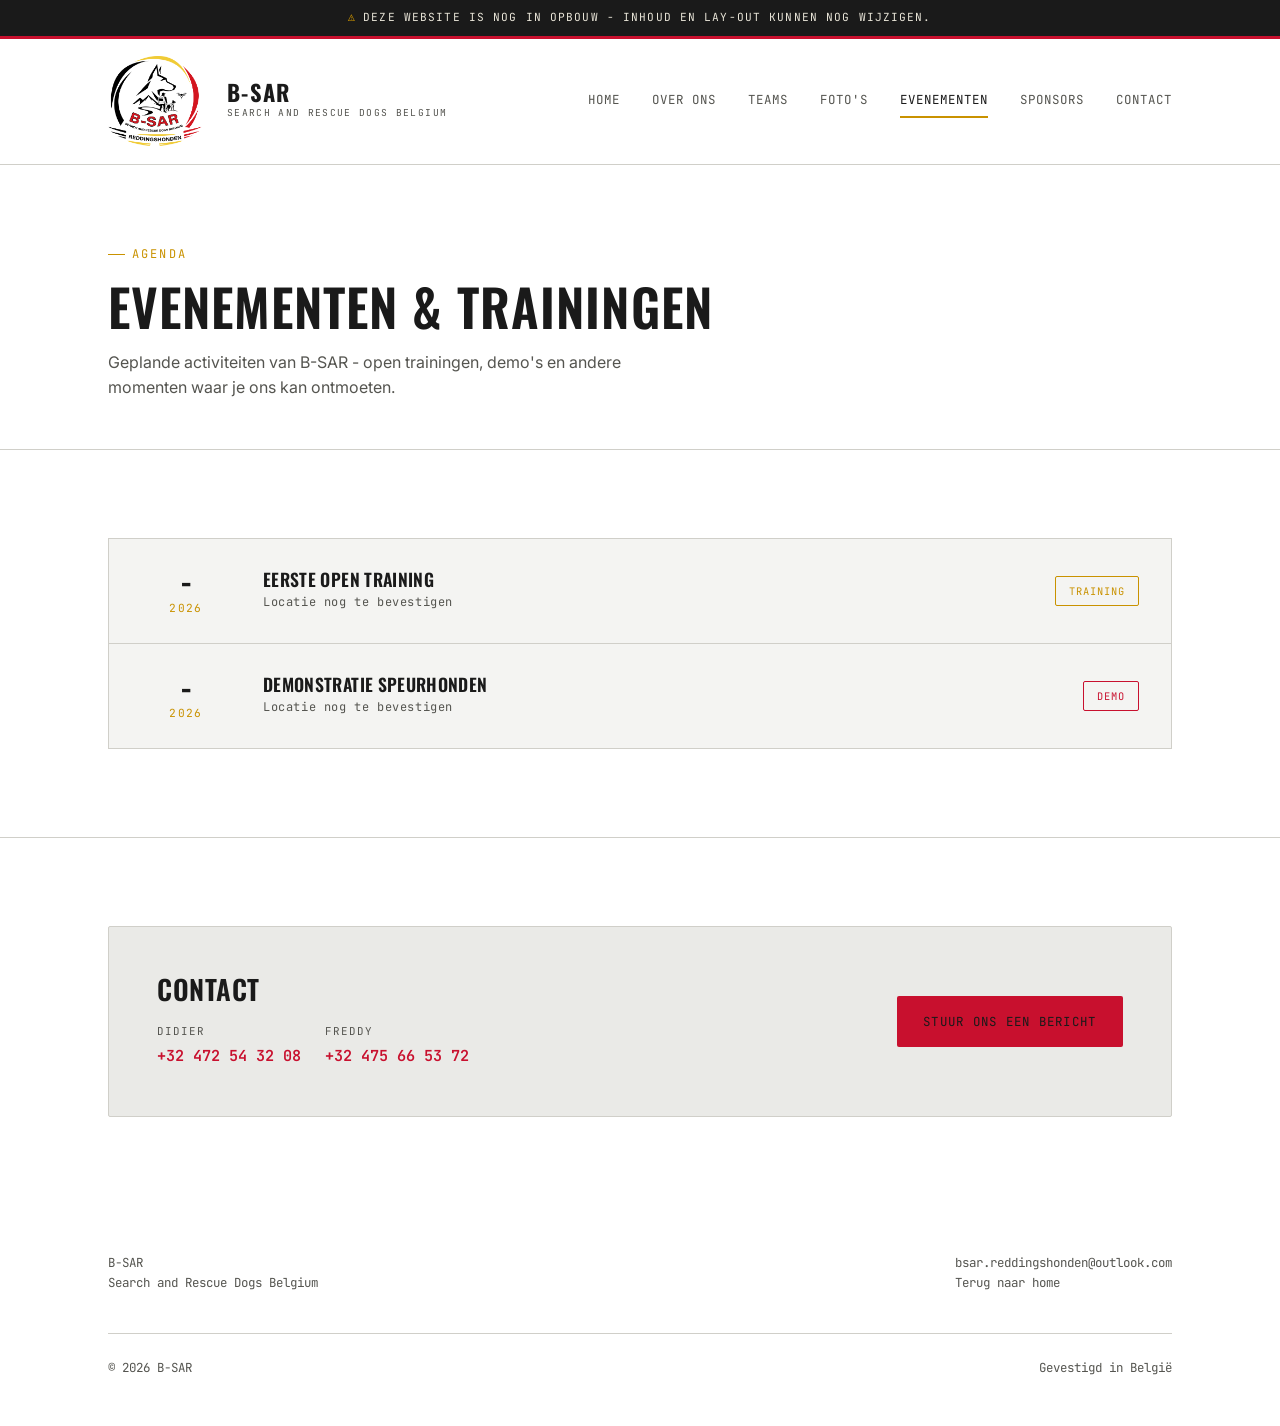
==== evenementen.html @ fcb9b624 "add about us site" ====
<!DOCTYPE html>
<html lang="nl">
<head>
<meta charset="UTF-8">
<meta name="viewport" content="width=device-width, initial-scale=1.0">
<title>Evenementen - B-SAR</title>
<meta name="description" content="Bekijk geplande evenementen, trainingen en demonstraties van B-SAR Search and Rescue Dogs Belgium.">
  <link rel="icon" type="image/x-icon" href="assets/favicoon/favicon.ico">
  <link rel="icon" type="image/svg+xml" href="assets/favicoon/favicon.svg">
  <link rel="icon" type="image/png" sizes="96x96" href="assets/favicoon/favicon-96x96.png">
  <link rel="apple-touch-icon" sizes="180x180" href="assets/favicoon/apple-touch-icon.png">
  <link rel="manifest" href="assets/favicoon/site.webmanifest">
  <link rel="preconnect" href="https://fonts.googleapis.com">
<link href="https://fonts.googleapis.com/css2?family=Oswald:wght@500;600;700&family=Inter:wght@400;500;600&family=JetBrains+Mono:wght@400;500&display=swap" rel="stylesheet">
<link rel="stylesheet" href="assets/style.css">
<style>
  .event-list {
    display: flex;
    flex-direction: column;
    gap: 1px;
    background: var(--color-steel);
    border: 1px solid var(--color-steel);
  }
  .event-card {
    background: var(--color-charcoal);
    display: grid;
    grid-template-columns: 90px 1fr auto;
    align-items: center;
    gap: 2rem;
    padding: 1.6rem 2rem;
  }
  .event-date {
    text-align: center;
  }
  .event-date .day {
    font-family: var(--font-display);
    font-size: 2rem;
    font-weight: 700;
    color: var(--color-bone);
    line-height: 1;
  }
  .event-date .month {
    font-family: var(--font-mono);
    font-size: 0.7rem;
    letter-spacing: 0.12em;
    text-transform: uppercase;
    color: var(--color-yellow);
    margin-top: 0.2rem;
  }
  .event-info h3 {
    font-size: 1.1rem;
    margin-bottom: 0.3rem;
  }
  .event-info p {
    font-family: var(--font-mono);
    font-size: 0.75rem;
    color: var(--color-bone-dim);
    letter-spacing: 0.05em;
  }
  .event-tag {
    font-family: var(--font-mono);
    font-size: 0.65rem;
    letter-spacing: 0.1em;
    text-transform: uppercase;
    padding: 0.35rem 0.8rem;
    border-radius: var(--radius);
    border: 1px solid var(--color-steel);
    color: var(--color-bone-dim);
    white-space: nowrap;
  }
  .event-tag.training { border-color: var(--color-yellow); color: var(--color-yellow); }
  .event-tag.demo { border-color: var(--color-red); color: var(--color-red); }
  @media (max-width: 640px) {
    .event-card { grid-template-columns: 70px 1fr; }
    .event-tag { display: none; }
  }
</style>
</head>
<body>

<div class="beta-banner"><span>⚠</span>Deze website is nog in opbouw - inhoud en lay-out kunnen nog wijzigen.</div>
<header class="site-header">
  <div class="nav-bar">
    <a href="index.html" class="brand">
      <img src="assets/images/B-SARLOGO-KLEUR.png" alt="B-SAR Logo" class="brand-logo">
      <span class="brand-text">
        <span class="brand-title">B-SAR</span>
        <span class="brand-sub">Search and Rescue Dogs Belgium</span>
      </span>
    </a>
    <nav class="main-nav">
      <a href="index.html">Home</a>
      <a href="over-ons.html">Over ons</a>
      <a href="teams.html">Teams</a>
      <a href="fotos.html">Foto's</a>
      <a href="evenementen.html" class="active">Evenementen</a>
      <a href="sponsors.html">Sponsors</a>
      <a href="index.html#contact">Contact</a>
    </nav>
    <button class="nav-toggle" id="navToggle" aria-label="Menu openen">
      <span></span><span></span><span></span>
    </button>
  </div>
</header>

<main>

  <section class="page-header">
    <div class="wrap">
      <span class="eyebrow">Agenda</span>
      <h1>Evenementen &amp; trainingen</h1>
      <p>Geplande activiteiten van B-SAR - open trainingen, demo's en andere momenten waar je ons kan ontmoeten.</p>
    </div>
  </section>

  <section>
    <div class="wrap">
      <div class="event-list">

        <div class="event-card">
          <div class="event-date">
            <div class="day">-</div>
            <div class="month">2026</div>
          </div>
          <div class="event-info">
            <h3>Eerste open training</h3>
            <p>Locatie nog te bevestigen</p>
          </div>
          <span class="event-tag training">Training</span>
        </div>

        <div class="event-card">
          <div class="event-date">
            <div class="day">-</div>
            <div class="month">2026</div>
          </div>
          <div class="event-info">
            <h3>Demonstratie speurhonden</h3>
            <p>Locatie nog te bevestigen</p>
          </div>
          <span class="event-tag demo">Demo</span>
        </div>

      </div>
    </div>
  </section>

  <section id="contact">
    <div class="wrap">
      <div class="cta-band">
        <div class="cta-band-left">
          <h2>Contact</h2>
          <div class="cta-numbers">
            <div class="cta-number-item">
              <span class="cta-num-name">Didier</span>
              <a href="tel:+32472543208">+32 472 54 32 08</a>
            </div>
            <div class="cta-number-item">
              <span class="cta-num-name">Freddy</span>
              <a href="tel:+32475665372">+32 475 66 53 72</a>
            </div>
          </div>
        </div>
        <a href="mailto:bsar.reddingshonden@outlook.com" class="btn btn-primary">Stuur ons een bericht</a>
      </div>
    </div>
  </section>

</main>

<footer class="site-footer">
  <div class="wrap">
    <div class="footer-grid">
      <div>B-SAR<br>Search and Rescue Dogs Belgium</div>
      <div>
        <a href="mailto:bsar.reddingshonden@outlook.com">bsar.reddingshonden@outlook.com</a><br>
        <a href="index.html">Terug naar home</a>
      </div>
    </div>
    <div class="footer-bottom">
      <span>© 2026 B-SAR</span>
      <span>Gevestigd in België</span>
    </div>
  </div>
</footer>

<script>
const toggle = document.getElementById('navToggle');
const nav = document.querySelector('nav.main-nav');
toggle.addEventListener('click', () => {
  toggle.classList.toggle('open');
  nav.classList.toggle('open');
});
document.addEventListener('click', (e) => {
  if (!e.target.closest('header')) {
    toggle.classList.remove('open');
    nav.classList.remove('open');
  }
});
</script>
</body>
</html>
---- assets/style.css ----
/* ===========================================================
   B-SAR - design tokens
   =========================================================== */
:root {
  --color-black: #ffffff;
  --color-charcoal: #f4f4f2;
  --color-panel: #eaeae7;
  --color-bone: #1a1a1a;
  --color-bone-dim: #555550;
  --color-yellow: #c99200;
  --color-red: #c8102e;
  --color-steel: #d0cfc9;
  --color-steel-light: #b0afa9;

  --font-display: "Oswald", sans-serif;
  --font-body: "Inter", sans-serif;
  --font-mono: "JetBrains Mono", monospace;

  --radius: 2px;
  --gap-section: 7rem;
  --content-width: 1120px;
}

* { box-sizing: border-box; margin: 0; padding: 0; }

html { scroll-behavior: smooth; }

body {
  background: var(--color-black);
  color: var(--color-bone);
  font-family: var(--font-body);
  line-height: 1.6;
  -webkit-font-smoothing: antialiased;
}

img { max-width: 100%; display: block; }
a { color: inherit; text-decoration: none; }

.wrap {
  max-width: var(--content-width);
  margin: 0 auto;
  padding: 0 1.75rem;
}

h1, h2, h3 {
  font-family: var(--font-display);
  text-transform: uppercase;
  letter-spacing: 0.02em;
  font-weight: 600;
  line-height: 1.05;
}

.eyebrow {
  font-family: var(--font-mono);
  font-size: 0.75rem;
  letter-spacing: 0.18em;
  text-transform: uppercase;
  color: var(--color-yellow);
  display: inline-flex;
  align-items: center;
  gap: 0.6em;
}
.eyebrow::before {
  content: "";
  width: 1.4em;
  height: 1px;
  background: var(--color-yellow);
}

/* ===========================================================
   HEADER / NAV
   =========================================================== */
header.site-header {
  position: sticky;
  top: 0;
  z-index: 50;
  background: rgba(255, 255, 255, 0.95);
  backdrop-filter: blur(6px);
  border-bottom: 1px solid var(--color-steel);
  border-top: 3px solid var(--color-red);
}

.nav-bar {
  display: flex;
  align-items: center;
  justify-content: space-between;
  padding: 1.1rem 1.75rem;
  max-width: var(--content-width);
  margin: 0 auto;
}

.brand {
  display: flex;
  align-items: center;
  gap: 0.7rem;
  font-family: var(--font-display);
  font-size: 1.15rem;
  letter-spacing: 0.04em;
  text-transform: uppercase;
}

.brand-logo {
  height: 90px;
  width: auto;
  display: block;
}

.brand-text {
  display: flex;
  flex-direction: column;
  justify-content: center;
  gap: 0.1rem;
}
.brand-title {
  font-family: var(--font-display);
  font-size: 1.4rem;
  font-weight: 700;
  letter-spacing: 0.06em;
  text-transform: uppercase;
  color: var(--color-bone);
  line-height: 1;
}
.brand-sub {
  font-family: var(--font-mono);
  font-size: 0.6rem;
  letter-spacing: 0.14em;
  text-transform: uppercase;
  color: var(--color-bone-dim);
}

.brand small {
  display: block;
  font-family: var(--font-mono);
  font-size: 0.6rem;
  letter-spacing: 0.18em;
  color: var(--color-bone-dim);
  text-transform: uppercase;
  margin-top: 2px;
}

nav.main-nav {
  display: flex;
  gap: 2rem;
  font-family: var(--font-mono);
  font-size: 0.78rem;
  letter-spacing: 0.08em;
  text-transform: uppercase;
}

nav.main-nav a {
  color: var(--color-bone-dim);
  padding: 0.4rem 0;
  border-bottom: 2px solid transparent;
  transition: color 0.2s, border-color 0.2s;
}
nav.main-nav a:hover,
nav.main-nav a.active {
  color: var(--color-bone);
  border-color: var(--color-yellow);
}

.nav-toggle { display: none; }

/* ===========================================================
   HERO
   =========================================================== */
.hero {
  position: relative;
  padding: 5rem 0 5rem;
  overflow: visible;
  border-bottom: 1px solid var(--color-steel);
}

.hero::before {
  content: "";
  position: absolute;
  inset: 0;
  opacity: 0.16;
  background-image:
    repeating-radial-gradient(circle at 20% 30%, transparent 0, transparent 38px, var(--color-steel-light) 39px, transparent 40px),
    repeating-radial-gradient(circle at 85% 70%, transparent 0, transparent 52px, var(--color-steel-light) 53px, transparent 54px);
  pointer-events: none;
  overflow: hidden;
}

.hero-layout {
  display: grid;
  grid-template-columns: 1fr 500px;
  align-items: center;
  gap: 4rem;
}
.hero-logo {
  width: 500px;
  flex-shrink: 0;
  display: flex;
  flex-direction: row;
  align-items: center;
  justify-content: center;
  gap: 1.5rem;
}
.hero-logo img {
  width: 220px;
  height: auto;
  flex-shrink: 0;
}
.hero-brand-block {
  display: flex;
  flex-direction: column;
  justify-content: center;
}
.hero-brand-name {
  display: block;
  font-family: var(--font-display);
  font-size: 2.6rem;
  font-weight: 700;
  letter-spacing: 0.06em;
  text-transform: uppercase;
  color: var(--color-bone);
  line-height: 1;
}
.hero-brand-sub {
  display: block;
  font-family: var(--font-mono);
  font-size: 0.72rem;
  letter-spacing: 0.18em;
  text-transform: uppercase;
  color: var(--color-bone-dim);
  margin-top: 0.4rem;
}
.hero-logo img {
  width: 100%;
  height: auto;
}
@media (max-width: 860px) {
  .hero-layout {
    grid-template-columns: 1fr;
  }
  .hero-logo {
    width: 300px;
    margin: 0 auto;
  }
}

.hero-inner { position: relative; max-width: var(--content-width); }

.hero h1 {
  font-size: clamp(2.6rem, 6vw, 4.4rem);
  margin: 1.1rem 0 1.4rem;
}
.hero h1 .accent { color: var(--color-yellow); }

.hero p.lead {
  font-size: 1.1rem;
  color: var(--color-bone-dim);
  max-width: 540px;
  margin-bottom: 2.2rem;
}

.cta-row { display: flex; gap: 1rem; flex-wrap: wrap; margin-bottom: 3rem; align-items: flex-start; }

.btn-contact-wrap {
  position: relative;
}
.btn-contact {
  font-family: var(--font-mono);
  font-size: 0.78rem;
  letter-spacing: 0.1em;
  text-transform: uppercase;
  padding: 0.9rem 1.6rem;
  border-radius: var(--radius);
  border: none;
  cursor: pointer;
  background: var(--color-red);
  color: #fff;
  transition: background 0.2s, transform 0.15s;
}
.btn-contact:hover { background: #a80d26; transform: translateY(-1px); }

.contact-dropdown {
  display: none;
  position: absolute;
  top: calc(100% + 0.6rem);
  left: 0;
  background: #fff;
  border: 1px solid var(--color-steel);
  border-radius: var(--radius);
  min-width: 260px;
  box-shadow: 0 8px 24px rgba(0,0,0,0.12);
  z-index: 100;
  overflow: hidden;
}
.btn-contact-wrap.open .contact-dropdown { display: block; }

.contact-label {
  font-family: var(--font-mono);
  font-size: 0.68rem;
  letter-spacing: 0.1em;
  text-transform: uppercase;
  color: var(--color-bone-dim);
  padding: 0.9rem 1.2rem 0.6rem;
  border-bottom: 1px solid var(--color-steel);
}
.contact-number {
  display: flex;
  justify-content: space-between;
  align-items: center;
  padding: 0.9rem 1.2rem;
  border-bottom: 1px solid var(--color-steel);
  transition: background 0.15s;
  text-decoration: none;
}
.contact-number:last-child { border-bottom: none; }
.contact-number:hover { background: #f4f4f2; }
.contact-name {
  font-family: var(--font-body);
  font-size: 0.88rem;
  color: #1a1a1a;
  font-weight: 500;
}
.contact-tel {
  font-family: var(--font-mono);
  font-size: 0.82rem;
  color: var(--color-red);
  font-weight: 600;
}

.btn {
  font-family: var(--font-mono);
  font-size: 0.78rem;
  letter-spacing: 0.1em;
  text-transform: uppercase;
  padding: 0.9rem 1.6rem;
  border-radius: var(--radius);
  border: 1px solid transparent;
  display: inline-block;
  transition: transform 0.15s, background 0.2s, border-color 0.2s;
}
.btn:hover { transform: translateY(-1px); }

.btn-primary {
  background: var(--color-red);
  color: var(--color-bone);
}
.btn-primary:hover { background: #e8112f; }

.btn-outline {
  border-color: var(--color-steel-light);
  color: var(--color-bone);
}
.btn-outline:hover { border-color: var(--color-bone); }

/* status readout strip */
.status-strip {
  display: flex;
  flex-wrap: nowrap;
  gap: 0;
  border: 1px solid var(--color-steel);
  border-radius: var(--radius);
  width: fit-content;
  max-width: 100%;
}
.status-item {
  font-family: var(--font-mono);
  font-size: 0.72rem;
  letter-spacing: 0.08em;
  padding: 0.7rem 1.3rem;
  border-right: 1px solid var(--color-steel);
}
.status-item:last-child { border-right: none; }
.status-item .label { color: var(--color-bone-dim); display: block; margin-bottom: 0.2rem; }
.status-item .value { color: var(--color-bone); text-transform: uppercase; }
.status-item .value.live { color: var(--color-yellow); }
.status-item .value.live::before {
  content: "●";
  margin-right: 0.4em;
  font-size: 0.6em;
  vertical-align: middle;
}

/* ===========================================================
   SECTIONS (general)
   =========================================================== */
section { padding: 5.5rem 0; border-bottom: 1px solid var(--color-steel); }
section:last-of-type { border-bottom: none; }

.section-head { max-width: 620px; margin-bottom: 3rem; }
.section-head h2 { font-size: clamp(1.8rem, 3.4vw, 2.6rem); margin-top: 0.8rem; }
.section-head p { color: var(--color-bone-dim); margin-top: 1rem; }

/* mission stats */
.stat-grid {
  display: grid;
  grid-template-columns: repeat(3, 1fr);
  gap: 1px;
  background: var(--color-steel);
  border: 1px solid var(--color-steel);
}
.stat-card {
  background: var(--color-charcoal);
  padding: 2rem 1.6rem;
}
.stat-card .num {
  font-family: var(--font-display);
  font-size: 2.6rem;
  color: var(--color-yellow);
}
.stat-card .label {
  font-family: var(--font-mono);
  font-size: 0.72rem;
  letter-spacing: 0.1em;
  text-transform: uppercase;
  color: var(--color-bone-dim);
  margin-top: 0.5rem;
}

/* process steps (legitimate sequence) */
.step-grid {
  display: grid;
  grid-template-columns: repeat(4, 1fr);
  gap: 1.5rem;
}
.step-card {
  border: 1px solid var(--color-steel);
  border-radius: var(--radius);
  padding: 1.8rem 1.4rem;
  position: relative;
}
.step-card .step-num {
  font-family: var(--font-mono);
  color: var(--color-yellow);
  font-size: 0.85rem;
  letter-spacing: 0.1em;
}
.step-card h3 {
  font-size: 1.1rem;
  margin: 0.8rem 0 0.6rem;
}
.step-card p { color: var(--color-bone-dim); font-size: 0.92rem; }

/* sponsor logo grid (teaser + full page) */
.logo-grid {
  display: grid;
  grid-template-columns: repeat(4, 1fr);
  gap: 1px;
  background: var(--color-steel);
  border: 1px solid var(--color-steel);
}
.logo-slot {
  background: var(--color-charcoal);
  aspect-ratio: 16 / 9;
  display: flex;
  align-items: center;
  justify-content: center;
  font-family: var(--font-mono);
  font-size: 0.7rem;
  letter-spacing: 0.08em;
  text-transform: uppercase;
  color: var(--color-steel-light);
  text-align: center;
  padding: 1rem;
}

/* team roster */
.roster-grid {
  display: grid;
  grid-template-columns: repeat(4, 1fr);
  gap: 1px;
  background: var(--color-steel);
  border: 1px solid var(--color-steel);
}
.roster-card {
  background: var(--color-charcoal);
  padding: 1.8rem 1.5rem;
}
.roster-card .roster-tag {
  font-family: var(--font-mono);
  font-size: 0.68rem;
  letter-spacing: 0.12em;
  text-transform: uppercase;
  color: var(--color-yellow);
}
.roster-photo {
  aspect-ratio: 1 / 1;
  background: var(--color-panel);
  border: 1px solid var(--color-steel);
  border-radius: var(--radius);
  margin: 0.8rem 0 1rem;
  display: flex;
  align-items: center;
  justify-content: center;
  overflow: hidden;
}
.roster-photo img {
  width: 100%;
  height: 100%;
  object-fit: contain;
  padding: 12%;
  box-sizing: border-box;
}
.roster-card h3 {
  font-size: 1.3rem;
  margin-bottom: 0.3rem;
}
.roster-card .breed {
  font-family: var(--font-mono);
  font-size: 0.7rem;
  letter-spacing: 0.08em;
  text-transform: uppercase;
  color: var(--color-yellow);
  margin-bottom: 0.7rem;
}
.roster-card .handler {
  font-family: var(--font-mono);
  font-size: 0.78rem;
  color: var(--color-bone-dim);
}
.roster-card .handler span {
  display: block;
  font-size: 0.65rem;
  letter-spacing: 0.1em;
  text-transform: uppercase;
  color: var(--color-steel-light);
  margin-bottom: 0.2rem;
}

/* support team */
.support-list {
  border: 1px solid var(--color-steel);
  border-radius: var(--radius);
}
.support-item {
  display: flex;
  align-items: center;
  gap: 1.2rem;
  padding: 1.3rem 1.6rem;
  border-bottom: 1px solid var(--color-steel);
}
.support-item:last-child { border-bottom: none; }
.support-item .support-photo {
  width: 56px;
  height: 56px;
  flex-shrink: 0;
  background: var(--color-panel);
  border: 1px solid var(--color-steel);
  border-radius: var(--radius);
  display: flex;
  align-items: center;
  justify-content: center;
  overflow: hidden;
}
.support-item .support-photo img {
  width: 100%;
  height: 100%;
  object-fit: contain;
  padding: 12%;
  box-sizing: border-box;
}
.support-item h3 {
  font-size: 1.05rem;
  text-transform: none;
  letter-spacing: 0;
}
.support-item p {
  font-family: var(--font-mono);
  font-size: 0.72rem;
  letter-spacing: 0.06em;
  text-transform: uppercase;
  color: var(--color-bone-dim);
  margin-top: 0.2rem;
}

/* sponsor tiers */
.tier-grid {
  display: grid;
  grid-template-columns: repeat(3, 1fr);
  gap: 1.5rem;
}
.tier-card {
  border: 1px solid var(--color-steel);
  border-radius: var(--radius);
  padding: 2.2rem 1.8rem;
  display: flex;
  flex-direction: column;
}
.tier-card.featured { border-color: var(--color-red); }
.tier-card .tier-eyebrow {
  font-family: var(--font-mono);
  font-size: 0.7rem;
  letter-spacing: 0.12em;
  color: var(--color-bone-dim);
  text-transform: uppercase;
}
.tier-card h3 { font-size: 1.5rem; margin: 0.5rem 0 1.2rem; }
.tier-card ul { list-style: none; flex-grow: 1; margin-bottom: 1.6rem; }
.tier-card li {
  font-size: 0.92rem;
  color: var(--color-bone-dim);
  padding: 0.5rem 0;
  border-top: 1px solid var(--color-steel);
}
.tier-card li:first-child { border-top: none; }

/* contact / cta band */
.cta-band {
  background: var(--color-panel);
  border: 1px solid var(--color-steel);
  border-radius: var(--radius);
  padding: 3rem;
  display: flex;
  align-items: center;
  justify-content: space-between;
  gap: 2rem;
  flex-wrap: wrap;
}
.cta-band h2 { font-size: 1.7rem; max-width: 420px; }

/* ===========================================================
   FOOTER
   =========================================================== */
footer.site-footer {
  padding: 3rem 0;
  font-family: var(--font-mono);
  font-size: 0.78rem;
  color: var(--color-bone-dim);
}
.footer-grid {
  display: flex;
  justify-content: space-between;
  flex-wrap: wrap;
  gap: 2rem;
}
.footer-grid a:hover { color: var(--color-bone); }
.footer-bottom {
  margin-top: 2.5rem;
  padding-top: 1.5rem;
  border-top: 1px solid var(--color-steel);
  display: flex;
  justify-content: space-between;
  flex-wrap: wrap;
  gap: 0.5rem;
}

/* ===========================================================
   PAGE HEADER (for sub-pages like sponsors.html)
   =========================================================== */
.page-header {
  padding: 4.5rem 0 3rem;
  border-bottom: 1px solid var(--color-steel);
}
.page-header h1 { font-size: clamp(2.2rem, 5vw, 3.2rem); margin-top: 1rem; }
.page-header p { color: var(--color-bone-dim); max-width: 560px; margin-top: 1rem; }

/* ===========================================================
   RESPONSIVE - TABLET (max 860px)
   =========================================================== */
@media (max-width: 860px) {
  .step-grid, .tier-grid { grid-template-columns: 1fr 1fr; }
  .stat-grid { grid-template-columns: 1fr 1fr; }
  .logo-grid, .roster-grid { grid-template-columns: repeat(2, 1fr); }

  .hero-layout {
    grid-template-columns: 1fr;
    text-align: center;
  }
  .hero-logo {
    width: 240px;
    margin: 0 auto;
    order: -1;
  }
  .hero p.lead { max-width: 100%; }
  .cta-row { justify-content: center; }
  .status-strip { margin: 0 auto; }
  .eyebrow { justify-content: center; }
}

/* ===========================================================
   RESPONSIVE - MOBILE (max 640px)
   =========================================================== */
@media (max-width: 640px) {

  /* Nav - hamburger */
  nav.main-nav {
    display: none;
    flex-direction: column;
    gap: 0;
    position: absolute;
    top: 100%;
    left: 0;
    right: 0;
    background: rgba(255,255,255,0.98);
    border-bottom: 2px solid var(--color-red);
    box-shadow: 0 8px 24px rgba(0,0,0,0.08);
    z-index: 100;
    padding: 0.5rem 0;
  }
  nav.main-nav.open { display: flex; }
  nav.main-nav a {
    padding: 0.9rem 1.75rem;
    border-bottom: 1px solid var(--color-steel);
    border-left: none;
  }
  nav.main-nav a:last-child { border-bottom: none; }
  nav.main-nav a.active { border-bottom-color: var(--color-steel); color: var(--color-bone); }
  nav.main-nav a.active::after {
    content: "";
    display: block;
  }

  .nav-toggle {
    display: flex;
    flex-direction: column;
    gap: 5px;
    cursor: pointer;
    padding: 0.4rem;
    background: none;
    border: none;
  }
  .nav-toggle span {
    display: block;
    width: 24px;
    height: 2px;
    background: var(--color-bone);
    border-radius: 2px;
    transition: all 0.25s;
  }
  .nav-toggle.open span:nth-child(1) { transform: translateY(7px) rotate(45deg); }
  .nav-toggle.open span:nth-child(2) { opacity: 0; }
  .nav-toggle.open span:nth-child(3) { transform: translateY(-7px) rotate(-45deg); }

  header.site-header { position: relative; }

  /* Brand - smaller on mobile */
  .brand-logo { height: 48px; }
  .brand-title { font-size: 1rem; }
  .brand-sub { display: none; }
  .nav-bar { padding: 0.8rem 1.2rem; }

  /* Hero */
  .hero { padding: 2.5rem 0 3rem; }
  .hero-layout {
    grid-template-columns: 1fr;
    gap: 1.5rem;
    text-align: center;
  }
  .hero-logo { width: 180px; margin: 0 auto; order: -1; }
  .hero h1 { font-size: 2.4rem; }
  .hero p.lead { font-size: 1rem; }
  .cta-row { flex-direction: column; align-items: stretch; }
  .btn-contact-wrap { width: 100%; }
  .btn-contact { width: 100%; }
  .btn { text-align: center; }

  /* Status strip */
  .status-strip {
    flex-direction: column;
    width: 100%;
  }
  .status-item { border-right: none; border-bottom: 1px solid var(--color-steel); }
  .status-item:last-child { border-bottom: none; }

  /* Sections */
  section { padding: 3rem 0; }
  .section-head { margin-bottom: 2rem; }

  /* Grids */
  .step-grid,
  .tier-grid,
  .logo-grid,
  .roster-grid { grid-template-columns: 1fr; }
  .stat-grid { grid-template-columns: 1fr; }

  /* CTA band */
  .cta-band {
    flex-direction: column;
    align-items: flex-start;
    padding: 1.8rem;
  }
  .cta-band h2 { font-size: 1.3rem; }

  /* Page header */
  .page-header { padding: 2.5rem 0 2rem; }

  /* Support item */
  .support-photo { width: 48px; height: 48px; }

  /* Contact dropdown */
  .contact-dropdown { min-width: 100%; left: 0; right: 0; }

  /* Wrap padding */
  .wrap { padding: 0 1.1rem; }
}

@media (prefers-reduced-motion: reduce) {
  html { scroll-behavior: auto; }
  .btn { transition: none; }
  .nav-toggle span { transition: none; }
}

/* ===========================================================
   BETA BANNER
   =========================================================== */
.beta-banner {
  background: #1a1a1a;
  color: #e9e5d8;
  text-align: center;
  padding: 0.55rem 1.2rem;
  font-family: var(--font-mono);
  font-size: 0.7rem;
  letter-spacing: 0.1em;
  text-transform: uppercase;
}
.beta-banner span {
  color: var(--color-yellow);
  margin-right: 0.6em;
}

/* contact numbers in cta-band */
.cta-numbers {
  display: flex;
  gap: 1.5rem;
  flex-wrap: wrap;
  margin-top: 1.2rem;
}
.cta-number-item {
  display: flex;
  flex-direction: column;
  font-family: var(--font-mono);
}
.cta-number-item .cta-num-name {
  font-size: 0.68rem;
  letter-spacing: 0.1em;
  text-transform: uppercase;
  color: var(--color-bone-dim);
  margin-bottom: 0.2rem;
}
.cta-number-item a {
  font-size: 0.95rem;
  font-weight: 600;
  color: var(--color-red);
  text-decoration: none;
}
.cta-number-item a:hover { text-decoration: underline; }
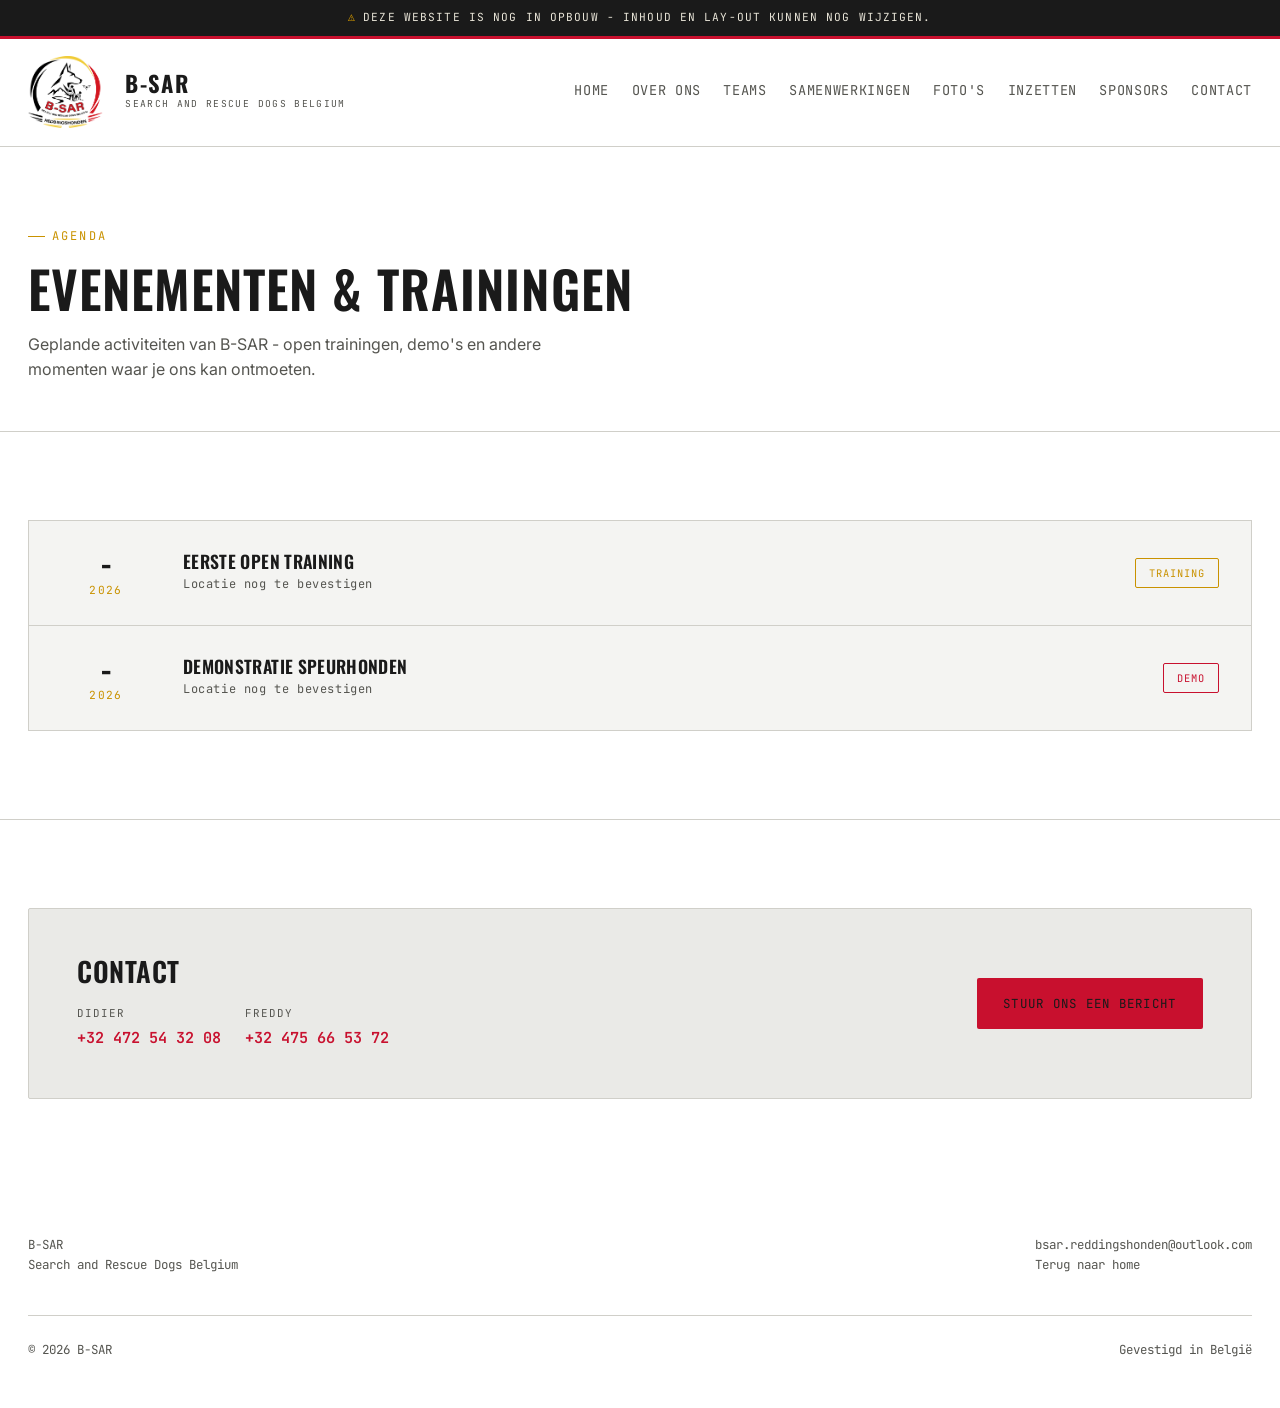
==== commit ba8d7cef: "add teams foto and 2 new pages" ====
--- a/evenementen.html
+++ b/evenementen.html
@@ -12,6 +12,7 @@
   <link rel="manifest" href="assets/favicoon/site.webmanifest">
   <link rel="preconnect" href="https://fonts.googleapis.com">
 <link href="https://fonts.googleapis.com/css2?family=Oswald:wght@500;600;700&family=Inter:wght@400;500;600&family=JetBrains+Mono:wght@400;500&display=swap" rel="stylesheet">
+<link rel="canonical" href="https://b-sar.be/evenementen.html">
 <link rel="stylesheet" href="assets/style.css">
 <style>
   .event-list {
@@ -82,18 +83,19 @@
 <header class="site-header">
   <div class="nav-bar">
     <a href="index.html" class="brand">
-      <img src="assets/images/B-SARLOGO-KLEUR.png" alt="B-SAR Logo" class="brand-logo">
+      <img src="assets/images/B-SARLOGO-KLEUR.png" alt="B-SAR Search and Rescue Dogs Belgium - logo navigatie" class="brand-logo">
       <span class="brand-text">
         <span class="brand-title">B-SAR</span>
         <span class="brand-sub">Search and Rescue Dogs Belgium</span>
       </span>
     </a>
-    <nav class="main-nav">
+        <nav class="main-nav">
       <a href="index.html">Home</a>
       <a href="over-ons.html">Over ons</a>
       <a href="teams.html">Teams</a>
+      <a href="samenwerkingen.html">Samenwerkingen</a>
       <a href="fotos.html">Foto's</a>
-      <a href="evenementen.html" class="active">Evenementen</a>
+      <a href="inzetten.html">Inzetten</a>
       <a href="sponsors.html">Sponsors</a>
       <a href="index.html#contact">Contact</a>
     </nav>
--- a/assets/style.css
+++ b/assets/style.css
@@ -18,7 +18,7 @@
 
   --radius: 2px;
   --gap-section: 7rem;
-  --content-width: 1120px;
+  --content-width: 1280px;
 }
 
 * { box-sizing: border-box; margin: 0; padding: 0; }
@@ -100,7 +100,7 @@
 }
 
 .brand-logo {
-  height: 90px;
+  height: 72px;
   width: auto;
   display: block;
 }
@@ -140,10 +140,10 @@
 
 nav.main-nav {
   display: flex;
-  gap: 2rem;
-  font-family: var(--font-mono);
-  font-size: 0.78rem;
-  letter-spacing: 0.08em;
+  gap: 1.4rem;
+  font-family: var(--font-mono);
+  font-size: 0.85rem;
+  letter-spacing: 0.05em;
   text-transform: uppercase;
 }
 
@@ -463,7 +463,7 @@
 /* team roster */
 .roster-grid {
   display: grid;
-  grid-template-columns: repeat(4, 1fr);
+  grid-template-columns: repeat(2, 1fr);
   gap: 1px;
   background: var(--color-steel);
   border: 1px solid var(--color-steel);
@@ -480,7 +480,7 @@
   color: var(--color-yellow);
 }
 .roster-photo {
-  aspect-ratio: 1 / 1;
+  aspect-ratio: 4 / 5;
   background: var(--color-panel);
   border: 1px solid var(--color-steel);
   border-radius: var(--radius);
@@ -493,8 +493,8 @@
 .roster-photo img {
   width: 100%;
   height: 100%;
-  object-fit: contain;
-  padding: 12%;
+  object-fit: cover;
+  padding: 0;
   box-sizing: border-box;
 }
 .roster-card h3 {
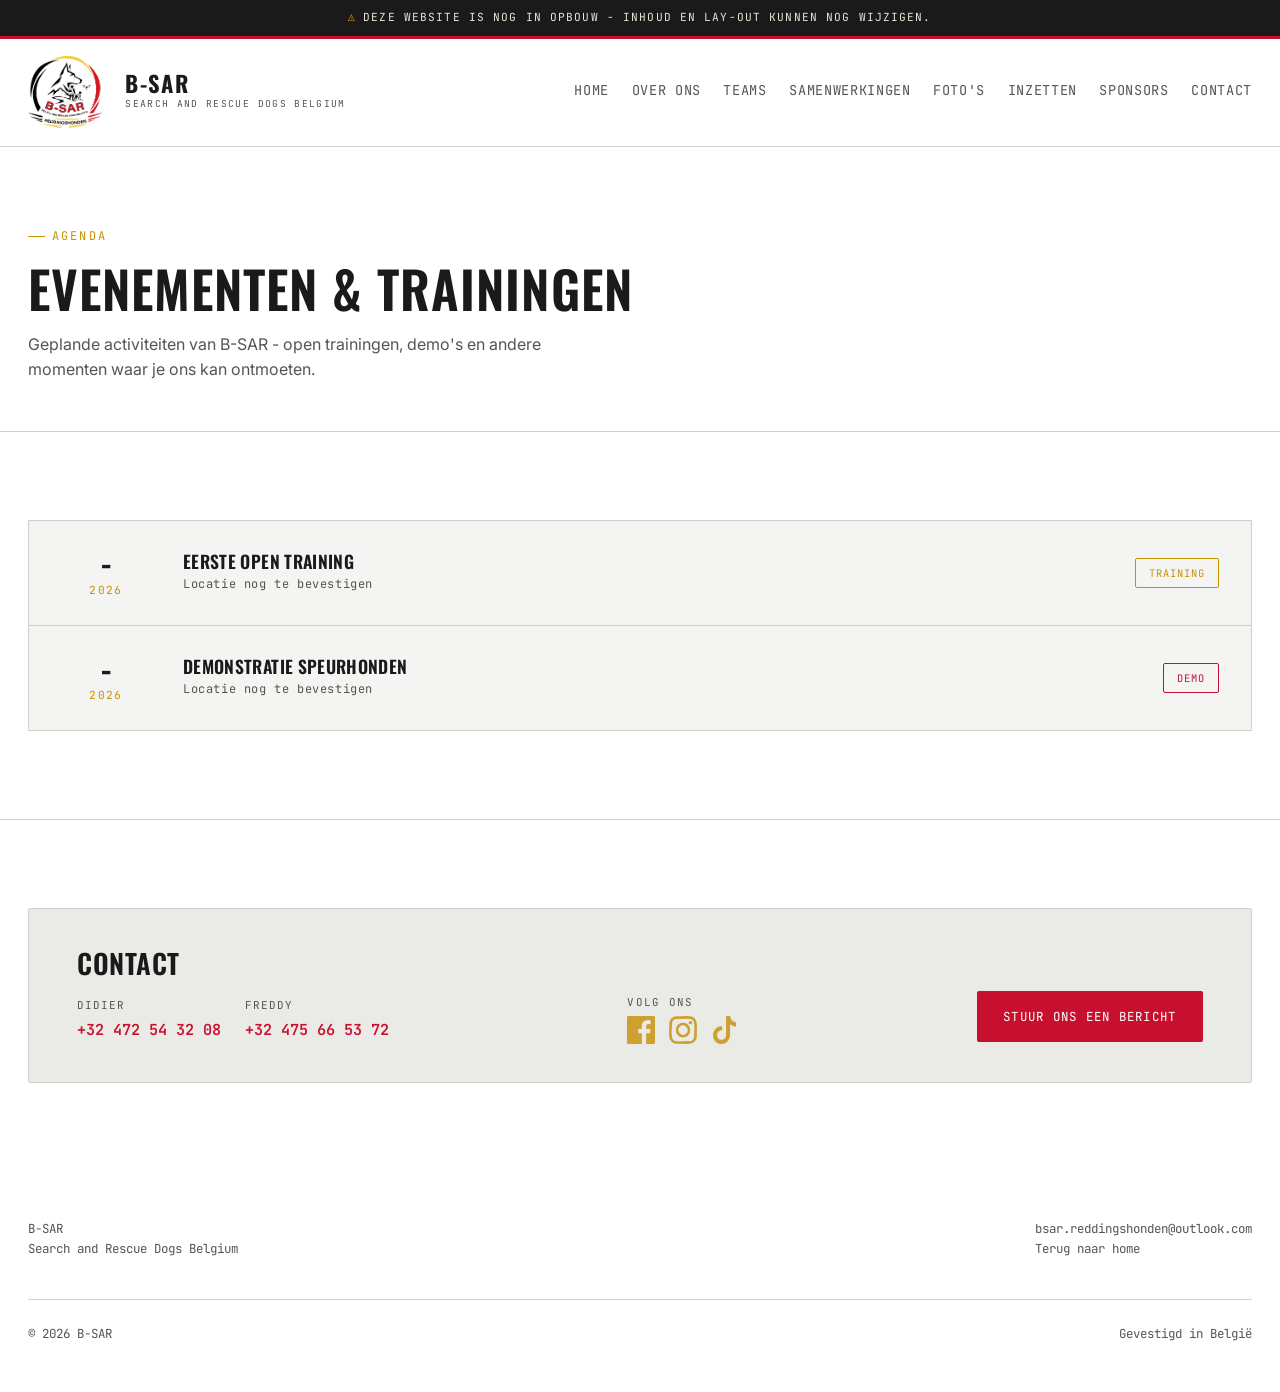
==== commit 5f633781: "add socials and remove AI artifacts + correct button color" ====
--- a/evenementen.html
+++ b/evenementen.html
@@ -83,7 +83,7 @@
 <header class="site-header">
   <div class="nav-bar">
     <a href="index.html" class="brand">
-      <img src="assets/images/B-SARLOGO-KLEUR.png" alt="B-SAR Search and Rescue Dogs Belgium - logo navigatie" class="brand-logo">
+      <img src="assets/Logo/B-SARLOGO-KLEUR.png" alt="B-SAR Search and Rescue Dogs Belgium - logo navigatie" class="brand-logo">
       <span class="brand-text">
         <span class="brand-title">B-SAR</span>
         <span class="brand-sub">Search and Rescue Dogs Belgium</span>
@@ -148,25 +148,48 @@
   </section>
 
   <section id="contact">
-    <div class="wrap">
-      <div class="cta-band">
-        <div class="cta-band-left">
-          <h2>Contact</h2>
-          <div class="cta-numbers">
-            <div class="cta-number-item">
-              <span class="cta-num-name">Didier</span>
-              <a href="tel:+32472543208">+32 472 54 32 08</a>
-            </div>
-            <div class="cta-number-item">
-              <span class="cta-num-name">Freddy</span>
-              <a href="tel:+32475665372">+32 475 66 53 72</a>
-            </div>
-          </div>
-        </div>
+  <div class="wrap">
+    <div class="cta-band">
+      
+      <!-- Linkerkant: Titel & Telefoonnummers -->
+      <div class="cta-band-left">
+        <h2>Contact</h2>
+        <div class="cta-numbers">
+          <div class="cta-number-item">
+            <span class="cta-num-name">Didier</span>
+            <a href="tel:+32472543208">+32 472 54 32 08</a>
+          </div>
+          <div class="cta-number-item">
+            <span class="cta-num-name">Freddy</span>
+            <a href="tel:+32475665372">+32 475 66 53 72</a>
+          </div>
+        </div>
+      </div>
+
+      <!-- Midden: Social Media -->
+      <div class="cta-socials">
+        <span class="cta-socials-label">Volg ons</span>
+        <div class="cta-socials-icons">
+          <a href="https://www.facebook.com/profile.php?id=61591280765750" target="_blank" rel="noopener noreferrer" title="Facebook" class="social-icon-btn">
+            <img src="assets/SocialmediaLogo/facebook.png" alt="Facebook">
+          </a>
+          <a href="https://www.instagram.com/bsar.reddingshonden/" target="_blank" rel="noopener noreferrer" title="Instagram" class="social-icon-btn">
+            <img src="assets/SocialmediaLogo/Insta.png" alt="Instagram">
+          </a>
+          <a href="https://www.tiktok.com/@bsar2026" target="_blank" rel="noopener noreferrer" title="TikTok" class="social-icon-btn">
+            <img src="assets/SocialmediaLogo/Tiktok.png" alt="TikTok">
+          </a>
+        </div>
+      </div>
+
+      <!-- Rechterkant: Knop -->
+      <div class="cta-band-right">
         <a href="mailto:bsar.reddingshonden@outlook.com" class="btn btn-primary">Stuur ons een bericht</a>
       </div>
-    </div>
-  </section>
+
+    </div>
+  </div>
+</section>
 
 </main>
 
--- a/assets/style.css
+++ b/assets/style.css
@@ -274,7 +274,7 @@
   color: #fff;
   transition: background 0.2s, transform 0.15s;
 }
-.btn-contact:hover { background: #a80d26; transform: translateY(-1px); }
+.btn-contact:hover { background: #e8112f; transform: translateY(-1px); }
 
 .contact-dropdown {
   display: none;
@@ -339,7 +339,7 @@
 
 .btn-primary {
   background: var(--color-red);
-  color: var(--color-bone);
+  color: #ffffff;
 }
 .btn-primary:hover { background: #e8112f; }
 
@@ -413,7 +413,7 @@
   margin-top: 0.5rem;
 }
 
-/* process steps (legitimate sequence) */
+/* process steps */
 .step-grid {
   display: grid;
   grid-template-columns: repeat(4, 1fr);
@@ -437,7 +437,7 @@
 }
 .step-card p { color: var(--color-bone-dim); font-size: 0.92rem; }
 
-/* sponsor logo grid (teaser + full page) */
+/* sponsor logo grid */
 .logo-grid {
   display: grid;
   grid-template-columns: repeat(4, 1fr);
@@ -460,10 +460,12 @@
   padding: 1rem;
 }
 
-/* team roster */
+/* ===========================================================
+   TEAM ROSTER (3 kolommen desktop)
+   =========================================================== */
 .roster-grid {
   display: grid;
-  grid-template-columns: repeat(2, 1fr);
+  grid-template-columns: repeat(3, 1fr);
   gap: 1px;
   background: var(--color-steel);
   border: 1px solid var(--color-steel);
@@ -523,7 +525,9 @@
   margin-bottom: 0.2rem;
 }
 
-/* support team */
+/* ===========================================================
+   SUPPORT TEAM
+   =========================================================== */
 .support-list {
   border: 1px solid var(--color-steel);
   border-radius: var(--radius);
@@ -531,14 +535,15 @@
 .support-item {
   display: flex;
   align-items: center;
-  gap: 1.2rem;
-  padding: 1.3rem 1.6rem;
+  gap: 2rem;
+  padding: 1.8rem 2rem;
   border-bottom: 1px solid var(--color-steel);
+  background: #ffffff;
 }
 .support-item:last-child { border-bottom: none; }
 .support-item .support-photo {
-  width: 56px;
-  height: 56px;
+  width: 170px;
+  height: 170px;
   flex-shrink: 0;
   background: var(--color-panel);
   border: 1px solid var(--color-steel);
@@ -551,22 +556,99 @@
 .support-item .support-photo img {
   width: 100%;
   height: 100%;
+  object-fit: cover;
+  padding: 0;
+  box-sizing: border-box;
+}
+.support-item h3 {
+  font-size: 1.4rem;
+  margin-bottom: 0.3rem;
+}
+.support-item p {
+  font-family: var(--font-mono);
+  font-size: 0.75rem;
+  letter-spacing: 0.06em;
+  text-transform: uppercase;
+  color: var(--color-bone-dim);
+}
+
+/* ===========================================================
+   SLIDER (fotos.html)
+   =========================================================== */
+.slider-container {
+  position: relative;
+  max-width: 1100px; /* Groter gemaakt voor betere zichtbaarheid */
+  margin: 0 auto;
+  overflow: hidden;
+  border: 1px solid var(--color-steel);
+  border-radius: var(--radius);
+  background: var(--color-panel);
+}
+
+.slider-track {
+  display: flex;
+  transition: transform 0.5s ease-in-out;
+  width: 100%;
+}
+
+.slide {
+  min-width: 100%;
+  aspect-ratio: 16 / 9;
+  display: flex;
+  align-items: center;
+  justify-content: center;
+  overflow: hidden;
+}
+
+.slide img {
+  width: 100%;
+  height: 100%;
   object-fit: contain;
-  padding: 12%;
-  box-sizing: border-box;
-}
-.support-item h3 {
-  font-size: 1.05rem;
-  text-transform: none;
-  letter-spacing: 0;
-}
-.support-item p {
-  font-family: var(--font-mono);
-  font-size: 0.72rem;
-  letter-spacing: 0.06em;
-  text-transform: uppercase;
-  color: var(--color-bone-dim);
-  margin-top: 0.2rem;
+  display: block;
+}
+
+.slider-btn {
+  position: absolute;
+  top: 50%;
+  transform: translateY(-50%);
+  background: rgba(26, 26, 26, 0.7);
+  color: #fff;
+  border: 1px solid var(--color-steel);
+  font-size: 1.5rem;
+  padding: 0.6rem 1rem;
+  cursor: pointer;
+  z-index: 10;
+  transition: background 0.2s, color 0.2s;
+  user-select: none;
+}
+
+.slider-btn:hover {
+  background: var(--color-red);
+  color: #fff;
+}
+
+.slider-btn.prev { left: 10px; }
+.slider-btn.next { right: 10px; }
+
+.slider-dots {
+  display: flex;
+  justify-content: center;
+  gap: 8px;
+  margin-top: 1rem;
+  flex-wrap: wrap;
+}
+
+.dot {
+  width: 10px;
+  height: 10px;
+  border-radius: 50%;
+  background: var(--color-steel);
+  cursor: pointer;
+  transition: background 0.2s;
+}
+
+.dot.active {
+  background: var(--color-red);
 }
 
 /* sponsor tiers */
@@ -641,7 +723,7 @@
 }
 
 /* ===========================================================
-   PAGE HEADER (for sub-pages like sponsors.html)
+   PAGE HEADER
    =========================================================== */
 .page-header {
   padding: 4.5rem 0 3rem;
@@ -656,7 +738,8 @@
 @media (max-width: 860px) {
   .step-grid, .tier-grid { grid-template-columns: 1fr 1fr; }
   .stat-grid { grid-template-columns: 1fr 1fr; }
-  .logo-grid, .roster-grid { grid-template-columns: repeat(2, 1fr); }
+  .logo-grid { grid-template-columns: repeat(2, 1fr); }
+  .roster-grid { grid-template-columns: repeat(2, 1fr); }
 
   .hero-layout {
     grid-template-columns: 1fr;
@@ -678,7 +761,6 @@
    =========================================================== */
 @media (max-width: 640px) {
 
-  /* Nav - hamburger */
   nav.main-nav {
     display: none;
     flex-direction: column;
@@ -729,13 +811,11 @@
 
   header.site-header { position: relative; }
 
-  /* Brand - smaller on mobile */
   .brand-logo { height: 48px; }
   .brand-title { font-size: 1rem; }
   .brand-sub { display: none; }
   .nav-bar { padding: 0.8rem 1.2rem; }
 
-  /* Hero */
   .hero { padding: 2.5rem 0 3rem; }
   .hero-layout {
     grid-template-columns: 1fr;
@@ -750,7 +830,6 @@
   .btn-contact { width: 100%; }
   .btn { text-align: center; }
 
-  /* Status strip */
   .status-strip {
     flex-direction: column;
     width: 100%;
@@ -758,18 +837,15 @@
   .status-item { border-right: none; border-bottom: 1px solid var(--color-steel); }
   .status-item:last-child { border-bottom: none; }
 
-  /* Sections */
   section { padding: 3rem 0; }
   .section-head { margin-bottom: 2rem; }
 
-  /* Grids */
   .step-grid,
   .tier-grid,
   .logo-grid,
   .roster-grid { grid-template-columns: 1fr; }
   .stat-grid { grid-template-columns: 1fr; }
 
-  /* CTA band */
   .cta-band {
     flex-direction: column;
     align-items: flex-start;
@@ -777,16 +853,12 @@
   }
   .cta-band h2 { font-size: 1.3rem; }
 
-  /* Page header */
   .page-header { padding: 2.5rem 0 2rem; }
 
-  /* Support item */
-  .support-photo { width: 48px; height: 48px; }
-
-  /* Contact dropdown */
+  .support-item .support-photo { width: 120px; height: 120px; }
+
   .contact-dropdown { min-width: 100%; left: 0; right: 0; }
 
-  /* Wrap padding */
   .wrap { padding: 0 1.1rem; }
 }
 
@@ -797,7 +869,7 @@
 }
 
 /* ===========================================================
-   BETA BANNER
+   BETA BANNER & CTA NUMBERS
    =========================================================== */
 .beta-banner {
   background: #1a1a1a;
@@ -814,7 +886,6 @@
   margin-right: 0.6em;
 }
 
-/* contact numbers in cta-band */
 .cta-numbers {
   display: flex;
   gap: 1.5rem;
@@ -839,4 +910,83 @@
   color: var(--color-red);
   text-decoration: none;
 }
-.cta-number-item a:hover { text-decoration: underline; }+.cta-number-item a:hover { text-decoration: underline; }
+/* ===========================================================
+   CTA BAND & SOCIAL MEDIA UITLIJNING
+   =========================================================== */
+.cta-band {
+  display: flex;
+  align-items: flex-end; /* Lijnt alles onderaan uit op gelijke hoogte */
+  justify-content: space-between;
+  gap: 2rem;
+  background: var(--color-panel);
+  border: 1px solid var(--color-steel);
+  border-radius: var(--radius);
+  padding: 2.5rem 3rem;
+}
+
+.cta-band-left h2 {
+  margin-bottom: 1.2rem;
+}
+
+.cta-socials {
+  display: flex;
+  flex-direction: column;
+  gap: 0.4rem;
+}
+
+.cta-socials-label {
+  font-family: var(--font-mono);
+  font-size: 0.68rem;
+  letter-spacing: 0.12em;
+  text-transform: uppercase;
+  color: var(--color-bone-dim);
+}
+
+.cta-socials-icons {
+  display: flex;
+  align-items: center;
+  gap: 0.85rem;
+  height: 24px; /* Zorgt dat de hoogte van de icoon-rij exact klopt met de tekst */
+}
+
+.social-icon-btn {
+  display: inline-flex;
+  align-items: center;
+  justify-content: center;
+  background: transparent;
+  border: none;
+  transition: transform 0.2s ease, opacity 0.2s ease;
+  opacity: 0.85;
+}
+
+.social-icon-btn img {
+  width: 28px;
+  height: 28px;
+  object-fit: contain;
+  display: block;
+}
+
+.social-icon-btn:hover {
+  transform: translateY(-2px) scale(1.08);
+  opacity: 1;
+}
+
+/* Responsive mobiel */
+@media (max-width: 860px) {
+  .cta-band {
+    flex-direction: column;
+    align-items: flex-start;
+    padding: 2rem;
+    gap: 1.8rem;
+  }
+
+  .cta-band-right {
+    width: 100%;
+  }
+
+  .cta-band-right .btn {
+    width: 100%;
+    text-align: center;
+  }
+}
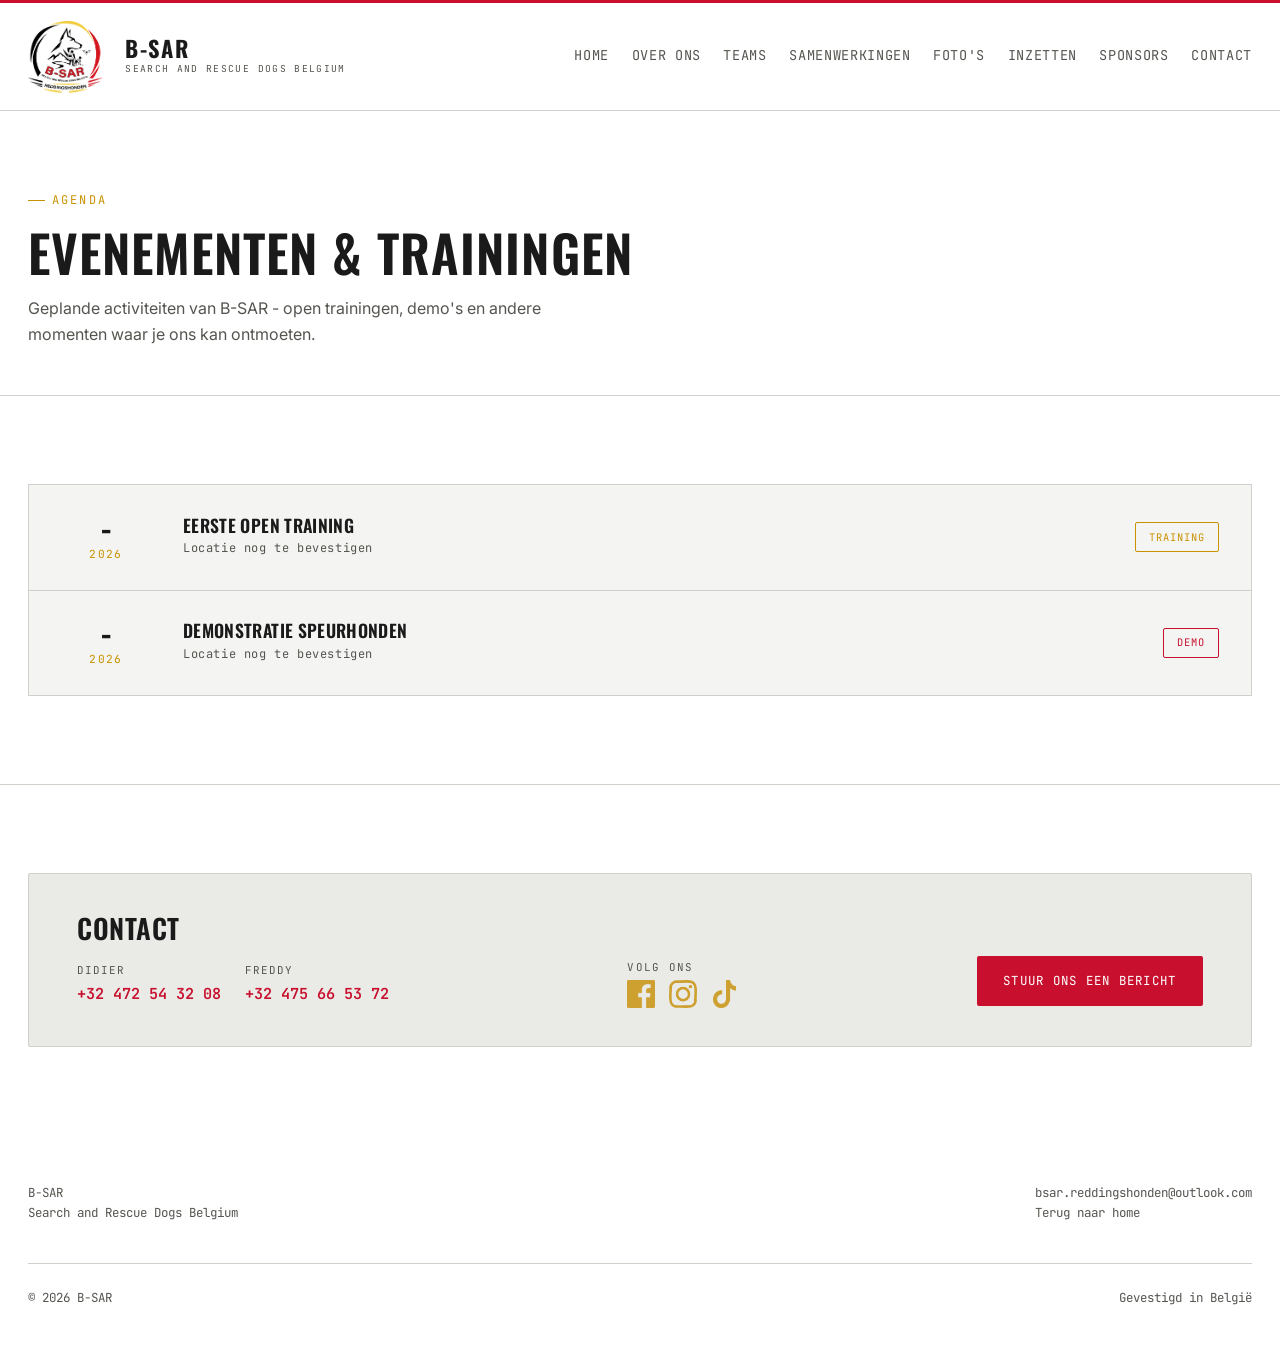
==== commit 3167ea43: "remove WIP bannar" ====
--- a/evenementen.html
+++ b/evenementen.html
@@ -79,7 +79,6 @@
 </head>
 <body>
 
-<div class="beta-banner"><span>⚠</span>Deze website is nog in opbouw - inhoud en lay-out kunnen nog wijzigen.</div>
 <header class="site-header">
   <div class="nav-bar">
     <a href="index.html" class="brand">
